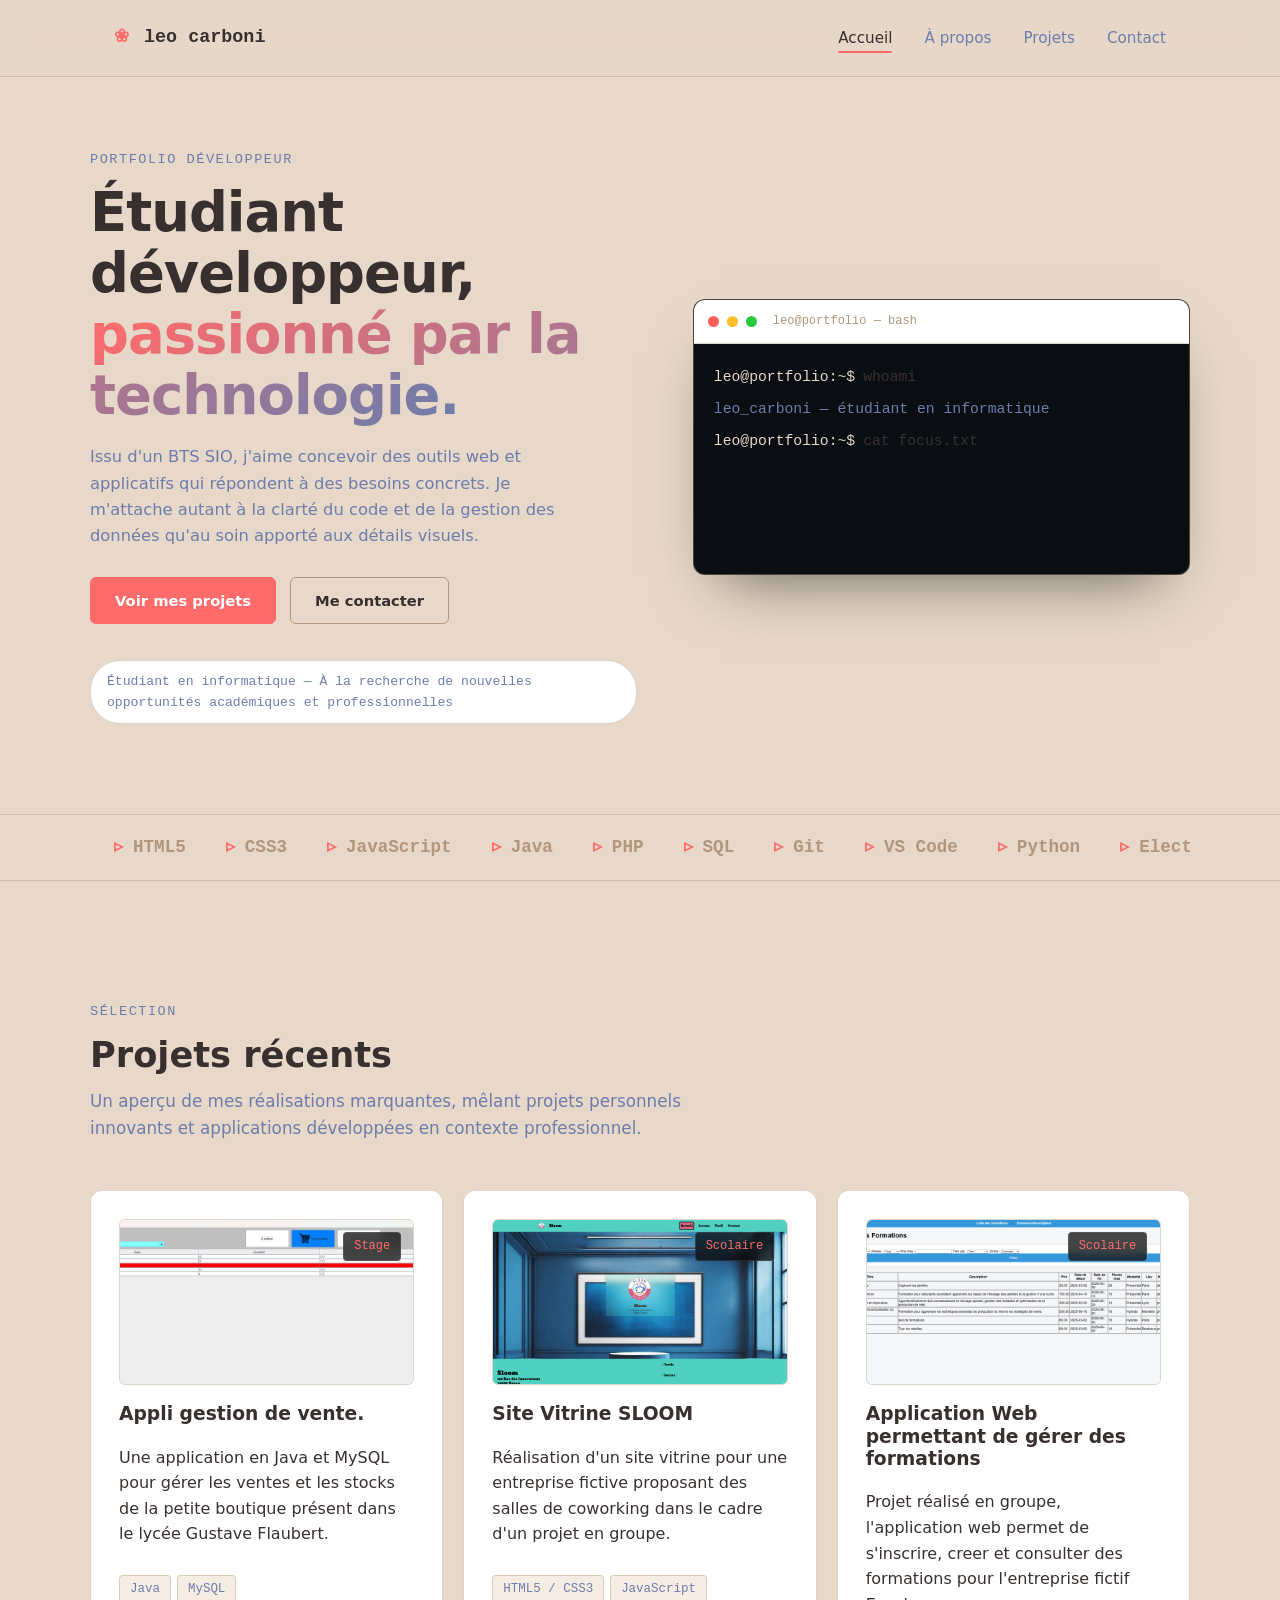
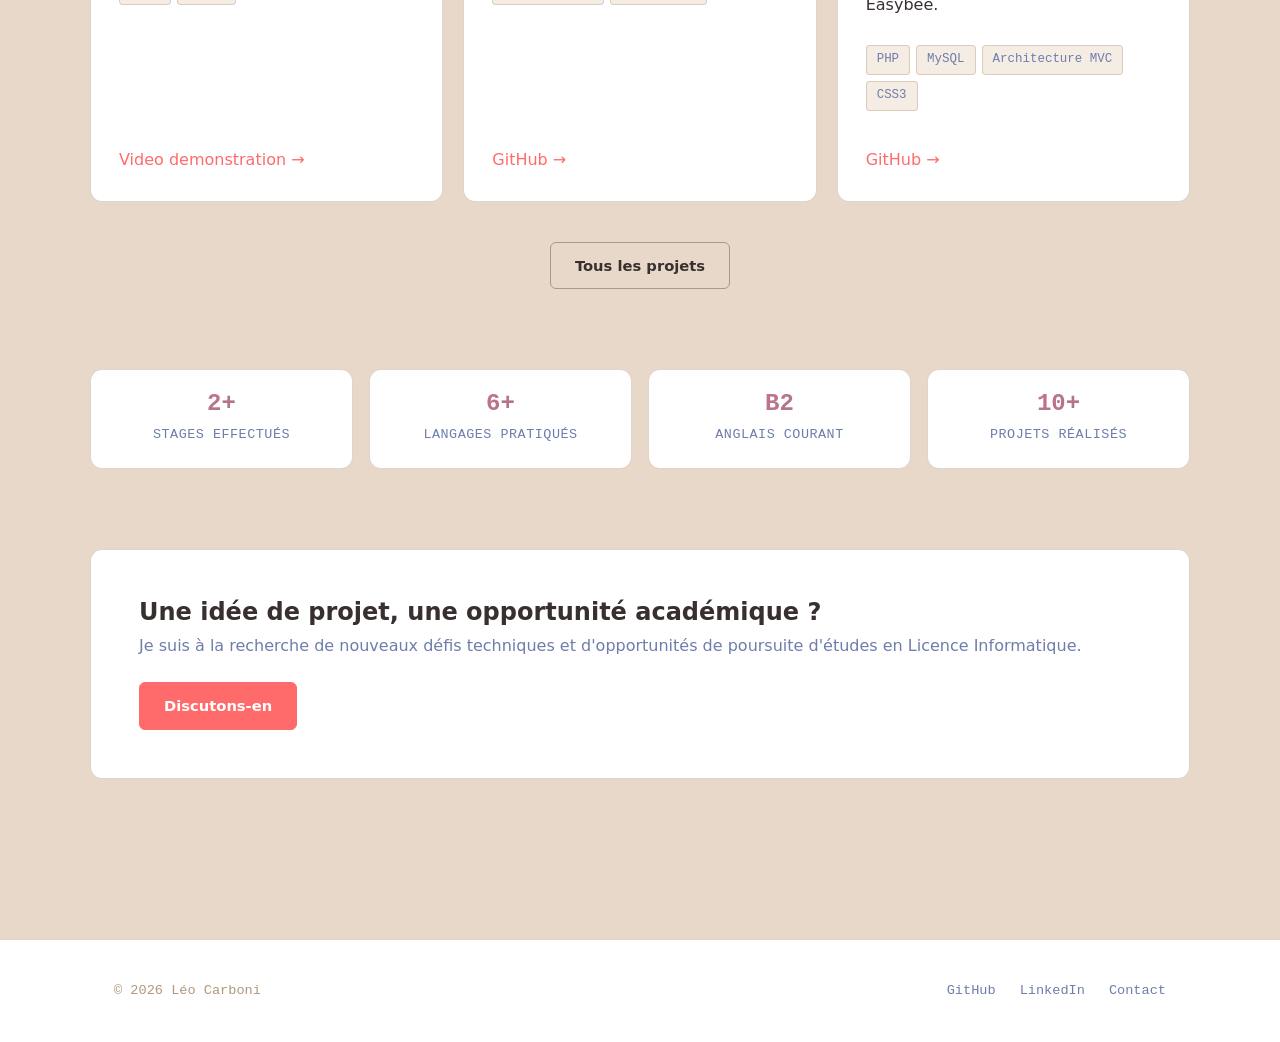
==== index.html @ cc7ac334 "Premier commit portfolio" ====
<!DOCTYPE html>
<html lang="fr">
<head>
<meta charset="UTF-8">
<meta name="viewport" content="width=device-width, initial-scale=1.0">
<title>Léo Carboni — Développeur web</title>
<meta name="description" content="Portfolio de Léo Carboni, développeur web junior : projets, compétences, parcours et contact.">
<link rel="preconnect" href="https://fonts.googleapis.com">
<link rel="stylesheet" href="css/style.css">
<link rel="stylesheet" href="css/home.css">
</head>
<body>

<header>
  <nav class="nav">
    <a href="index.html" class="logo"><span class="dot">❀</span> leo carboni</a>
    <ul class="nav-links">
      <li><a href="index.html" class="active">Accueil</a></li>
      <li><a href="a-propos.html">À propos</a></li>
      <li><a href="projets.html">Projets</a></li>
      <li><a href="contact.html">Contact</a></li>
    </ul>
    <button class="nav-toggle" aria-label="Ouvrir le menu" aria-expanded="false">
      <svg width="18" height="18" viewBox="0 0 24 24" fill="none" stroke="currentColor" stroke-width="2"><line x1="3" y1="6" x2="21" y2="6"/><line x1="3" y1="12" x2="21" y2="12"/><line x1="3" y1="18" x2="21" y2="18"/></svg>
    </button>
  </nav>
</header>

<main>

  <section class="wrap hero">
    <div>
      <p class="eyebrow">Portfolio développeur</p>
      <h1 class="hero-title">Étudiant développeur, <span class="accent">passionné par la technologie.</span></h1>
      <p class="hero-text">Issu d'un BTS SIO, j'aime concevoir des outils web et applicatifs qui répondent à des besoins concrets. Je m'attache autant à la clarté du code et de la gestion des données qu'au soin apporté aux détails visuels.</p>
      <div class="hero-actions">
        <a href="projets.html" class="btn btn-primary">Voir mes projets</a>
        <a href="contact.html" class="btn btn-ghost">Me contacter</a>
      </div>
      <div class="status-line"> 
        Étudiant en informatique — À la recherche de nouvelles opportunités académiques et professionnelles
      </div>
    </div>

    <div class="terminal reveal">
      <div class="terminal-bar">
        <span class="terminal-dot red"></span>
        <span class="terminal-dot yellow"></span>
        <span class="terminal-dot green"></span>
        <span class="terminal-title">leo@portfolio — bash</span>
      </div>
      <div class="terminal-body" id="terminal-lines"></div>
    </div>
  </section>

  <div class="stack-strip">
    <div class="wrap" style="overflow:hidden;">
      <div class="stack-track">
        <span>HTML5</span><span>CSS3</span><span>JavaScript</span><span>Java</span><span>PHP</span><span>SQL</span><span>Git</span><span>VS Code</span><span>Python</span><span>Electron</span>
        <span>HTML5</span><span>CSS3</span><span>JavaScript</span><span>Java</span><span>PHP</span><span>SQL</span><span>Git</span><span>VS Code</span><span>Python</span><span>Electron</span>
      </div>
    </div>
  </div>

  <section class="block wrap">
    <p class="eyebrow">Sélection</p>
    <h2 class="section-title">Projets récents</h2>
    <p class="section-sub">Un aperçu de mes réalisations marquantes, mêlant projets personnels innovants et applications développées en contexte professionnel.</p>

    <div class="projects-grid">

       <div class="card project-card-full reveal" data-tags="web,perso">
        <div class="project-image-container">
          <img src="images/applicaisse.png" alt="Aperçu de l'application TFT Punisher" class="project-image">
          <span class="status">Stage</span>
        </div>
        <h3>Appli gestion de vente.</h3>
        <p> Une application en Java et MySQL pour gérer les ventes et les stocks de la petite boutique présent dans le lycée Gustave Flaubert. </p>
        <div class="project-tags">
          <span class="tag">Java</span><span class="tag">MySQL</span>
        </div>
        <div class="links">
          <a href="https://youtu.be/0XeCaucbLWM" target="_blank">Video demonstration →</a>
        </div>
      </div>

      <div class="card project-card-full reveal" data-tags="scolaire">
        <div class="project-image-container">
          <img src="images/sloom.png" alt="Aperçu du Site Vitrine SLOOM" class="project-image">
          <span class="status">Scolaire</span>
        </div>
        <h3>Site Vitrine SLOOM</h3>
        <p>Réalisation d'un site vitrine pour une entreprise fictive proposant des salles de coworking dans le cadre d'un projet en groupe.</p>
        <div class="project-tags">
          <span class="tag">HTML5 / CSS3</span><span class="tag">JavaScript</span>
        </div>
        <div class="links">
          <a href="https://github.com/Fearoxeuh/SLOOM/blob/main/script.js" target="_blank">GitHub →</a>
        </div>
      </div>

      <div class="card project-card-full reveal" data-tags="web,scolaire">
        <div class="project-image-container">
          <img src="images/easyBeeFormation.png" alt="Aperçu du Portail Intranet de Gestion de Frais" class="project-image">
          <span class="status">Scolaire</span>
        </div>
        <h3>Application Web permettant de gérer des formations</h3>
        <p>Projet réalisé en groupe, l'application web permet de s'inscrire, creer et consulter des formations pour l'entreprise fictif Easybee.</p>
        <div class="project-tags">
          <span class="tag">PHP</span><span class="tag">MySQL</span><span class="tag">Architecture MVC</span><span class="tag">CSS3</span>
        </div>
        <div class="links">
          <a href="https://github.com/LeoC76/Projet3Web" target="_blank">GitHub →</a>
        </div>
      </div>
    </div>

    <div class="section-foot">
      <a href="projets.html" class="btn btn-ghost">Tous les projets</a>
    </div>
  </section>

  <section class="block wrap" style="padding-top:0;">
    <div class="skills-strip">
      <div class="card skill-chip reveal">
        <span class="num">2+</span>
        <span class="label">stages effectués</span>
      </div>
      <div class="card skill-chip reveal">
        <span class="num">6+</span>
        <span class="label">langages pratiqués</span>
      </div>
      <div class="card skill-chip reveal">
        <span class="num">B2</span>
        <span class="label">anglais courant</span>
      </div>
      <div class="card skill-chip reveal">
        <span class="num">10+</span>
        <span class="label">projets réalisés</span>
      </div>
    </div>
  </section>

  <section class="block wrap" style="padding-top:0;">
    <div class="cta-band reveal">
      <div>
        <h2>Une idée de projet, une opportunité académique ?</h2>
        <p>Je suis à la recherche de nouveaux défis techniques et d'opportunités de poursuite d'études en Licence Informatique.</p>
      </div>
      <a href="contact.html" class="btn btn-primary">Discutons-en</a>
    </div>
  </section>

</main>

<footer>
  <div class="wrap footer-inner">
    <span>© <span class="current-year"></span> Léo Carboni</span>
    <div class="footer-links">
      <a href="https://github.com/LeoC76" target="_blank" rel="noopener">GitHub</a>
      <a href="https://www.linkedin.com/in/leo-carboni-a4b513265" target="_blank" rel="noopener">LinkedIn</a>
      <a href="contact.html">Contact</a>
    </div>
  </div>
</footer>

<script src="js/script.js"></script>
<script src="js/terminal.js"></script>
</body>
</html>
---- css/style.css ----
/* ==========================================================================
   1. DESIGN SYSTEM & VARIABLES (Palette : Amande, Mocha, Pamplemousse)
   ========================================================================== */
:root {
  --background: #e7d8c9;       /* Almond Cream : Fond général chaud */
  --surface: #ffffff;          /* Blanc pur : Pour détacher les cartes et blocs */
  --surface-card: #f5ede4;     /* Crème intermédiaire pour les survols (hover) */
  --border: rgba(178, 150, 125, 0.4); /* Camel adouci pour des bordures subtiles */
  --border-hover: #b2967d;     /* Camel complet pour accentuer au survol */
  
  /* Typographie */
  --text: #38302e;             /* Deep Mocha : Texte principal ultra-lisible */
  --text-dim: #6e7dab;         /* Glaucous : Bleu-gris pour textes secondaires */
  --text-faint: #b2967d;       /* Camel : Pour les métadonnées et petits détails */

  /* Accents & Graphismes */
  --accent: #ff6b6b;           /* Grapefruit Pink : Éléments interactifs clés */
  --accent-glow: rgba(255, 107, 107, 0.12);
  --accent-gradient: linear-gradient(135deg, #ff6b6b, #6e7dab);

  /* Polices & Mises en page */
  --font-body: 'Inter', system-ui, -apple-system, BlinkMacSystemFont, "Segoe UI", Roboto, sans-serif;
  --font-mono: 'JetBrains Mono', 'Fira Code', 'Cascadia Code', monospace;
  --radius: 12px;
  --radius-sm: 6px;
  --wrap-width: 1100px;
}

/* ==========================================================================
   2. RESETS & STYLES DE BASE
   ========================================================================== */
*, *::before, *::after {
  box-sizing: border-box;
}

body {
  margin: 0;
  padding: 0;
  background-color: var(--background);
  color: var(--text);
  font-family: var(--font-body);
  line-height: 1.6;
  -webkit-font-smoothing: antialiased;
  overflow-x: hidden;
}

::selection {
  background-color: var(--accent);
  color: #ffffff;
}

h1, h2, h3, h4 {
  color: var(--text);
  font-weight: 700;
  line-height: 1.2;
  margin-top: 0;
}

p {
  margin-top: 0;
  margin-bottom: 1.5rem;
}

a {
  color: var(--accent);
  text-decoration: none;
  transition: color 0.2s ease;
}

/* Structure globale */
.wrap {
  width: 100%;
  max-width: var(--wrap-width);
  margin-left: auto;
  margin-right: auto;
  padding-left: 24px;
  padding-right: 24px;
}

.block {
  padding-top: 80px;
  padding-bottom: 80px;
}

/* Cartes génériques */
.card {
  background: var(--surface);
  border: 1px solid var(--border);
  border-radius: var(--radius);
  padding: 28px;
  transition: transform 0.25s cubic-bezier(0.4, 0, 0.2, 1), 
              border-color 0.25s ease, 
              box-shadow 0.25s ease;
}

.card:hover {
  transform: translateY(-4px);
  border-color: var(--border-hover);
  box-shadow: 0 12px 30px rgba(56, 48, 46, 0.06);
}

/* En-tête de section (Pages internes) */
.page-head {
  padding-top: 60px;
  padding-bottom: 20px;
}

.eyebrow {
  font-family: var(--font-mono);
  font-size: 0.85rem;
  text-transform: uppercase;
  letter-spacing: 1.5px;
  color: var(--text-dim);
  margin-bottom: 12px;
}

.section-title {
  font-size: 2.2rem;
  margin-bottom: 12px;
}

.section-sub {
  font-size: 1.05rem;
  color: var(--text-dim);
  max-width: 600px;
  margin-bottom: 48px;
}

/* ==========================================================================
   3. BARRE DE NAVIGATION (HEADER)
   ========================================================================== */
header {
  position: sticky;
  top: 0;
  z-index: 100;
  background: rgba(231, 216, 201, 0.8); /* Fond Almond Cream transparent */
  backdrop-filter: blur(12px);
  -webkit-backdrop-filter: blur(12px);
  border-bottom: 1px solid var(--border);
}

.nav {
  display: flex;
  justify-content: space-between;
  align-items: center;
  height: 76px;
  max-width: var(--wrap-width);
  margin: 0 auto;
  padding: 0 24px;
}

.logo {
  font-family: var(--font-mono);
  font-weight: 700;
  font-size: 1.15rem;
  color: var(--text);
}

.logo .dot {
  color: var(--accent);
  margin-right: 4px;
}

.nav-links {
  display: flex;
  list-style: none;
  gap: 32px;
  margin: 0;
  padding: 0;
}

.nav-links a {
  color: var(--text-dim);
  font-size: 0.95rem;
  font-weight: 500;
}

.nav-links a:hover,
.nav-links a.active {
  color: var(--text);
}

.nav-links a.active {
  position: relative;
}

.nav-links a.active::after {
  content: '';
  position: absolute;
  bottom: -6px;
  left: 0;
  width: 100%;
  height: 2px;
  background-color: var(--accent);
  border-radius: 2px;
}

.nav-toggle {
  display: none;
  background: transparent;
  border: none;
  color: var(--text);
  cursor: pointer;
  padding: 8px;
}

@media (max-width: 768px) {
  .nav-toggle { display: block; }
  .nav-links {
    position: fixed;
    top: 0;
    right: -100%;
    width: 280px;
    height: 100vh;
    background: var(--surface);
    flex-direction: column;
    padding: 100px 40px;
    gap: 28px;
    transition: right 0.3s ease;
    box-shadow: -10px 0 30px rgba(0, 0, 0, 0.05);
    border-left: 1px solid var(--border);
  }
  .nav-links.open { right: 0; }
}

/* ==========================================================================
   4. BOUTONS & ELEMENTS INTERACTIFS
   ========================================================================== */
.btn {
  display: inline-flex;
  align-items: center;
  justify-content: center;
  padding: 11px 24px;
  font-size: 0.92rem;
  font-weight: 600;
  border-radius: var(--radius-sm);
  cursor: pointer;
  transition: all 0.2s ease;
}

.btn-primary {
  background: var(--accent);
  color: #ffffff;
  border: 1px solid var(--accent);
}

.btn-primary:hover {
  background: transparent;
  color: var(--accent);
  box-shadow: 0 0 20px var(--accent-glow);
}

.btn-ghost {
  background: transparent;
  color: var(--text);
  border: 1px solid var(--border-hover);
}

.btn-ghost:hover {
  background: var(--surface-card);
  border-color: var(--text);
}

.cta-band {
  background: var(--surface);
  border: 1px solid var(--border);
  border-radius: var(--radius);
  padding: 40px;
  display: flex;
  justify-content: space-between;
  align-items: center;
  gap: 32px;
}

.cta-band h2 { margin-bottom: 8px; }
.cta-band p { margin-bottom: 0; color: var(--text-dim); }

@media (max-width: 768px) {
  .cta-band {
    flex-direction: column;
    text-align: center;
    padding: 30px 20px;
  }
}

/* ==========================================================================
   5. STYLES SPECIFIQUES — PAGE D'ACCUEIL (HERO & TERMINAL)
   ========================================================================== */
.hero {
  display: grid;
  grid-template-columns: 1.2fr 1fr;
  gap: 48px;
  align-items: center;
  padding-top: 60px;
  padding-bottom: 60px;
}

@media (max-width: 968px) {
  .hero {
    grid-template-columns: 1fr;
    padding-top: 30px;
    gap: 40px;
  }
}

.hero-title {
  font-size: 3rem;
  letter-spacing: -1px;
  color: var(--text);
  margin-bottom: 20px;
}

.hero-title .accent {
  background: var(--accent-gradient);
  -webkit-background-clip: text;
  -webkit-text-fill-color: transparent;
}

@media (max-width: 640px) { .hero-title { font-size: 2.2rem; } }

.hero-text {
  font-size: 1.1rem;
  color: var(--text-dim);
  margin-bottom: 32px;
  max-width: 540px;
}

.hero-actions { display: flex; gap: 16px; margin-bottom: 40px; }
@media (max-width: 480px) { .hero-actions { flex-direction: column; } }

/* Badge Statut */
.status-line {
  display: inline-flex;
  align-items: center;
  gap: 12px;
  padding: 10px 16px;
  background: var(--surface);
  border: 1px solid var(--border);
  border-radius: 30px;
  font-size: 0.88rem;
  color: var(--text);
  font-weight: 500;
}

.status-dot {
  width: 8px;
  height: 8px;
  background-color: #10b981;
  border-radius: 50%;
  position: relative;
}

.status-dot::after {
  content: ''; position: absolute; top: 0; left: 0; width: 100%; height: 100%;
  background-color: #10b981; border-radius: 50%; animation: pulse 2s infinite;
}

@keyframes pulse {
  0% { transform: scale(1); opacity: 0.7; }
  100% { transform: scale(2.5); opacity: 0; }
}

/* Terminal Dev Sombre */
.terminal {
  background: #231c1b;
  border: 1px solid #38302e;
  border-radius: var(--radius);
  overflow: hidden;
  box-shadow: 0 20px 40px rgba(56, 48, 46, 0.15);
}

.terminal-bar {
  background: #1c1615;
  padding: 12px 16px;
  display: flex;
  align-items: center;
  gap: 8px;
  border-bottom: 1px solid #38302e;
}

.terminal-dot { width: 10px; height: 10px; border-radius: 50%; }
.terminal-dot.red { background: #ff5f56; }
.terminal-dot.yellow { background: #ffbd2e; }
.terminal-dot.green { background: #27c93f; }
.terminal-title { font-family: var(--font-mono); font-size: 0.75rem; color: #b2967d; margin-left: 8px; }

.terminal-body {
  padding: 20px;
  font-family: var(--font-mono);
  font-size: 0.9rem;
  line-height: 1.5;
  color: #e7d8c9;
  min-height: 260px;
}

/* Défilé infini des Technos */
.stack-strip {
  background: var(--surface);
  border-top: 1px solid var(--border);
  border-bottom: 1px solid var(--border);
  padding: 20px 0;
  margin-bottom: 40px;
}

.stack-track {
  display: flex; gap: 48px; width: max-content; animation: marquee 25s linear infinite;
}

.stack-track span {
  font-family: var(--font-mono); font-size: 1.1rem; font-weight: 700; color: var(--text-faint);
}

@keyframes marquee {
  0% { transform: translateX(0); }
  100% { transform: translateX(-50%); }
}

/* Grille de projets & Éléments */
.projects-grid {
  display: grid;
  grid-template-columns: repeat(auto-fit, minmax(320px, 1fr));
  gap: 24px;
  margin-bottom: 40px;
}

.project-card { display: flex; flex-direction: column; height: 100%; }
.project-top { margin-bottom: 20px; }

.project-icon {
  display: inline-flex; align-items: center; justify-content: center;
  width: 44px; height: 44px; background: var(--surface-card);
  border: 1px solid var(--border); border-radius: var(--radius-sm);
  font-family: var(--font-mono); font-weight: 700; color: var(--accent);
}

.project-card h3 { font-size: 1.3rem; margin-bottom: 10px; }
.project-card p { font-size: 0.95rem; color: var(--text-dim); flex-grow: 1; margin-bottom: 24px; }
.project-tags { display: flex; flex-wrap: wrap; gap: 8px; margin-bottom: 20px; }

.tag {
  font-family: var(--font-mono); font-size: 0.78rem; padding: 4px 10px;
  background: var(--surface-card); border: 1px solid var(--border); border-radius: 4px; color: var(--text-dim);
}

.project-link { display: inline-flex; align-items: center; gap: 6px; font-size: 0.92rem; font-weight: 600; color: var(--accent); }
.project-link svg { width: 14px; height: 14px; transition: transform 0.2s ease; }
.project-card:hover .project-link svg { transform: translate(2px, -2px); }
.section-foot { text-align: center; margin-top: 16px; }

/* Stats Strip */
.skills-strip { display: grid; grid-template-columns: repeat(auto-fit, minmax(200px, 1fr)); gap: 24px; }
.skill-chip { text-align: center; padding: 24px 16px; }
.skill-chip .num {
  display: block; font-size: 2.5rem; font-weight: 800;
  background: var(--accent-gradient); -webkit-background-clip: text; -webkit-text-fill-color: transparent;
  line-height: 1; margin-bottom: 8px;
}
.skill-chip .label { font-family: var(--font-mono); font-size: 0.85rem; color: var(--text-dim); text-transform: uppercase; letter-spacing: 0.5px; }

/* ==========================================================================
   6. STYLES SPECIFIQUES — PAGE CONTACT
   ========================================================================== */
.contact-grid {
  display: grid;
  grid-template-columns: 1fr 1.2fr;
  gap: 48px;
  margin-top: 20px;
}

@media (max-width: 768px) {
  .contact-grid { grid-template-columns: 1fr; gap: 40px; }
}

.contact-info h2 { font-size: 1.6rem; margin-bottom: 16px; }
.contact-info p { color: var(--text-dim); }

.contact-channel {
  display: flex;
  gap: 16px;
  margin-top: 24px;
  align-items: center;
}

.channel-icon {
  width: 44px;
  height: 44px;
  background: var(--surface);
  border: 1px solid var(--border);
  border-radius: var(--radius-sm);
  display: inline-flex;
  align-items: center;
  justify-content: center;
  font-size: 1.2rem;
  color: var(--accent);
}

.channel-text .label {
  font-family: var(--font-mono);
  font-size: 0.78rem;
  color: var(--text-faint);
  text-transform: uppercase;
}

.channel-text .value {
  font-size: 1rem;
  font-weight: 600;
  color: var(--text);
}

/* Formulaire */
.contact-form-wrapper form {
  display: flex;
  flex-direction: column;
  gap: 20px;
}

.form-group {
  display: flex;
  flex-direction: column;
  gap: 8px;
}

.form-group label {
  font-family: var(--font-mono);
  font-size: 0.85rem;
  color: var(--text);
  font-weight: 600;
}

.form-group input,
.form-group textarea {
  padding: 12px 16px;
  background: var(--surface);
  border: 1px solid var(--border);
  border-radius: var(--radius-sm);
  color: var(--text);
  font-family: var(--font-body);
  font-size: 0.95rem;
  transition: border-color 0.2s ease, box-shadow 0.2s ease;
}

.form-group input:focus,
.form-group textarea:focus {
  outline: none;
  border-color: var(--accent);
  box-shadow: 0 0 0 3px var(--accent-glow);
}

.form-group textarea {
  min-height: 140px;
  resize: vertical;
}

.form-note {
  font-family: var(--font-mono);
  font-size: 0.75rem;
  color: var(--text-faint);
  text-align: center;
}

/* Boîte de succès */
.form-success {
  display: none;
  background: #fdf5f5; /* Adapté à la palette chaude */
  border: 1px solid var(--accent);
  color: var(--text);
  padding: 16px;
  border-radius: var(--radius-sm);
  margin-bottom: 24px;
  font-weight: 500;
  font-size: 0.95rem;
}

.form-success span {
  color: var(--accent);
  font-weight: 700;
  margin-right: 6px;
}

/* ==========================================================================
   7. ANIMATIONS (SCROLL REVEAL) & FOOTER
   ========================================================================== */
.reveal {
  opacity: 0;
  transform: translateY(20px);
  transition: opacity 0.6s cubic-bezier(0.16, 1, 0.3, 1), 
              transform 0.6s cubic-bezier(0.16, 1, 0.3, 1);
}

.reveal.in {
  opacity: 1;
  transform: translateY(0);
}

footer {
  border-top: 1px solid var(--border);
  background: var(--surface);
  padding: 40px 0;
  margin-top: 80px;
}

.footer-inner {
  display: flex;
  justify-content: space-between;
  align-items: center;
  font-family: var(--font-mono);
  font-size: 0.85rem;
  color: var(--text-faint);
}

@media (max-width: 600px) {
  .footer-inner { flex-direction: column; gap: 16px; text-align: center; }
}

.footer-links { display: flex; gap: 24px; }
.footer-links a { color: var(--text-dim); }
.footer-links a:hover, .footer-links a.active { color: var(--accent); }

/* ==========================================================================
   8. STYLES SPECIFIQUES — PAGE PROJETS (Filtres & Grille)
   ========================================================================== */
.filters {
  display: flex;
  gap: 12px;
  flex-wrap: wrap;
  margin-bottom: 40px;
}

.filter-btn {
  font-family: var(--font-mono);
  font-size: 0.85rem;
  padding: 8px 20px;
  border-radius: 30px;
  border: 1px solid var(--border);
  background: var(--surface);
  color: var(--text-dim);
  cursor: pointer;
  transition: all 0.2s ease;
}

.filter-btn:hover {
  border-color: var(--border-hover);
  color: var(--text);
}

.filter-btn.active {
  background: var(--accent);
  color: #ffffff;
  border-color: var(--accent);
}

.projects-grid-full {
  display: grid;
  grid-template-columns: repeat(auto-fit, minmax(340px, 1fr));
  gap: 24px;
  padding-bottom: 40px;
}

.project-card-full {
  display: flex;
  flex-direction: column;
  height: 100%;
}

.project-card-full .status {
  font-family: var(--font-mono);
  font-size: 0.72rem;
  padding: 4px 12px;
  border-radius: 20px;
  white-space: nowrap;
  background: var(--surface-card);
  color: var(--text-dim);
  border: 1px solid var(--border);
}

.project-card-full .links {
  display: flex;
  gap: 16px;
  margin-top: auto;
  padding-top: 16px;
}

/* --- LA CLASSE MAGIQUE POUR LE FILTRAGE JS --- */
.hidden-card {
  display: none !important;
}

/* =========================================================
   STYLE DES IMAGES DE PROJETS (CARDS)
   ========================================================= */

.project-image-container {
  position: relative;
  width: 100%;
  aspect-ratio: 16 / 9; /* Format moderne et unifié */
  border-radius: var(--radius-sm, 6px);
  overflow: hidden;
  margin-bottom: 18px;
  background-color: var(--surface, #1e1e1e);
  border: 1px solid var(--border, rgba(255, 255, 255, 0.08));
}

.project-image {
  width: 100%;
  height: 100%;
  object-fit: cover; /* L'image s'adapte sans se déformer */
  transition: transform 0.4s cubic-bezier(0.16, 1, 0.3, 1);
}

/* Effet au survol de la carte */
.card:hover .project-image {
  transform: scale(1.04);
}

/* Gestion du badge de statut par-dessus l'image */
.project-image-container .status {
  position: absolute;
  top: 12px;
  right: 12px;
  background: rgba(10, 10, 10, 0.75);
  backdrop-filter: blur(6px);
  -webkit-backdrop-filter: blur(6px);
  padding: 4px 10px;
  border-radius: 4px;
  font-family: var(--font-mono, monospace);
  font-size: 0.75rem;
  font-weight: 500;
  color: var(--accent, #fff);
  border: 1px solid rgba(255, 255, 255, 0.1);
  z-index: 2;
}
---- css/home.css ----
/* =========================================================
   HOME — hero terminal + sections
   ========================================================= */

.hero{
  padding:72px 0 90px;
  display:grid;
  grid-template-columns:1.1fr 1fr;
  gap:56px;
  align-items:center;
}
@media (max-width: 880px){
  .hero{ grid-template-columns:1fr; padding:48px 0 60px; gap:40px; }
}

.hero-title{
  font-size:clamp(2.1rem, 4.6vw, 3.4rem);
  line-height:1.12;
  margin-bottom:18px;
}
.hero-title .accent{ color:var(--accent); }

.hero-text{
  color:var(--text-dim);
  max-width:480px;
  margin-bottom:28px;
  font-size:1.02rem;
}

.hero-actions{
  display:flex;
  gap:14px;
  flex-wrap:wrap;
  margin-bottom:36px;
}

.status-line{
  display:flex;
  align-items:center;
  gap:10px;
  font-family:var(--font-mono);
  font-size:0.82rem;
  color:var(--text-dim);
}
.status-dot{
  width:8px; height:8px;
  border-radius:50%;
  background:var(--success);
  box-shadow:0 0 0 0 rgba(63,185,80,0.6);
  animation:pulse 2.2s infinite;
}
@keyframes pulse{
  0%{ box-shadow:0 0 0 0 rgba(63,185,80,0.5); }
  70%{ box-shadow:0 0 0 6px rgba(63,185,80,0); }
  100%{ box-shadow:0 0 0 0 rgba(63,185,80,0); }
}

/* ----- Terminal ----- */
.terminal{
  background:#0A0E13;
  border:1px solid var(--border);
  border-radius:var(--radius);
  overflow:hidden;
  box-shadow:0 30px 60px -30px rgba(0,0,0,0.6);
}
.terminal-bar{
  display:flex;
  align-items:center;
  gap:8px;
  padding:12px 14px;
  background:var(--surface);
  border-bottom:1px solid var(--border);
}
.terminal-dot{ width:11px; height:11px; border-radius:50%; }
.terminal-dot.red{ background:#FF5F56; }
.terminal-dot.yellow{ background:#FFBD2E; }
.terminal-dot.green{ background:#27C93F; }
.terminal-title{
  margin-left:8px;
  font-family:var(--font-mono);
  font-size:0.75rem;
  color:var(--text-faint);
}
.terminal-body{
  padding:22px 20px 28px;
  font-family:var(--font-mono);
  font-size:0.92rem;
  min-height:230px;
}
.terminal-line{ display:flex; gap:8px; margin-bottom:10px; flex-wrap:wrap; }
.terminal-prompt{ color:var(--success); white-space:nowrap; }
.terminal-cmd{ color:var(--text); }
.terminal-out{ color:var(--text-dim); }
.terminal-out .accent{ color:var(--accent); }
.cursor{
  display:inline-block;
  width:7px; height:1.1em;
  background:var(--accent);
  vertical-align:text-bottom;
  animation:blink 1s steps(1) infinite;
}
@keyframes blink{ 50%{ opacity:0; } }

/* ----- Marquee stack ----- */
.stack-strip{
  border-top:1px solid var(--border);
  border-bottom:1px solid var(--border);
  background:var(--bg-soft);
  padding:18px 0;
  overflow:hidden;
}
.stack-track{
  display:flex;
  gap:40px;
  width:max-content;
  animation:scroll-left 28s linear infinite;
  font-family:var(--font-mono);
  font-size:0.85rem;
  color:var(--text-dim);
}
@keyframes scroll-left{
  from{ transform:translateX(0); }
  to{ transform:translateX(-50%); }
}
.stack-track span{ display:flex; align-items:center; gap:10px; white-space:nowrap; }
.stack-track span::before{ content:"▹"; color:var(--accent); }

/* ----- Sections ----- */
section.block{ padding:80px 0; }

/* Projects grid (home preview) */
.projects-grid{
  display:grid;
  grid-template-columns:repeat(3, 1fr);
  gap:20px;
}
@media (max-width: 880px){ .projects-grid{ grid-template-columns:repeat(2,1fr); } }
@media (max-width: 600px){ .projects-grid{ grid-template-columns:1fr; } }

.project-card{
  display:flex;
  flex-direction:column;
  gap:14px;
}
.project-top{
  display:flex;
  justify-content:space-between;
  align-items:flex-start;
}
.project-icon{
  width:38px; height:38px;
  border-radius:8px;
  background:var(--surface-2);
  border:1px solid var(--border);
  display:flex;
  align-items:center;
  justify-content:center;
  color:var(--accent);
  font-family:var(--font-mono);
  font-size:1rem;
}
.project-card h3{
  font-size:1.08rem;
  margin-bottom:4px;
}
.project-card p{
  color:var(--text-dim);
  font-size:0.92rem;
  flex-grow:1;
}
.project-tags{
  display:flex;
  flex-wrap:wrap;
  gap:6px;
  margin-top:4px;
}
.project-link{
  font-family:var(--font-mono);
  font-size:0.82rem;
  color:var(--accent);
  display:inline-flex;
  align-items:center;
  gap:6px;
  margin-top:6px;
}
.project-link svg{ width:13px; height:13px; transition:transform .15s ease; }
.project-card:hover .project-link svg{ transform:translate(2px,-2px); }

.section-foot{
  margin-top:40px;
  display:flex;
  justify-content:center;
}

/* ----- Skills preview (home) ----- */
.skills-strip{
  display:grid;
  grid-template-columns:repeat(4,1fr);
  gap:16px;
}
@media (max-width: 760px){ .skills-strip{ grid-template-columns:repeat(2,1fr); } }
.skill-chip{
  text-align:center;
  padding:22px 12px;
  background:var(--surface);
  border:1px solid var(--border);
  border-radius:var(--radius);
}
.skill-chip .num{
  font-family:var(--font-mono);
  color:var(--accent);
  font-size:1.5rem;
  display:block;
  margin-bottom:4px;
}
.skill-chip .label{
  font-size:0.84rem;
  color:var(--text-dim);
}

/* ----- CTA band ----- */
.cta-band{
  background:var(--surface);
  border:1px solid var(--border);
  border-radius:var(--radius);
  padding:48px;
  display:flex;
  justify-content:space-between;
  align-items:center;
  gap:24px;
  flex-wrap:wrap;
}
.cta-band h2{ font-size:1.5rem; margin-bottom:6px; }
.cta-band p{ color:var(--text-dim); }
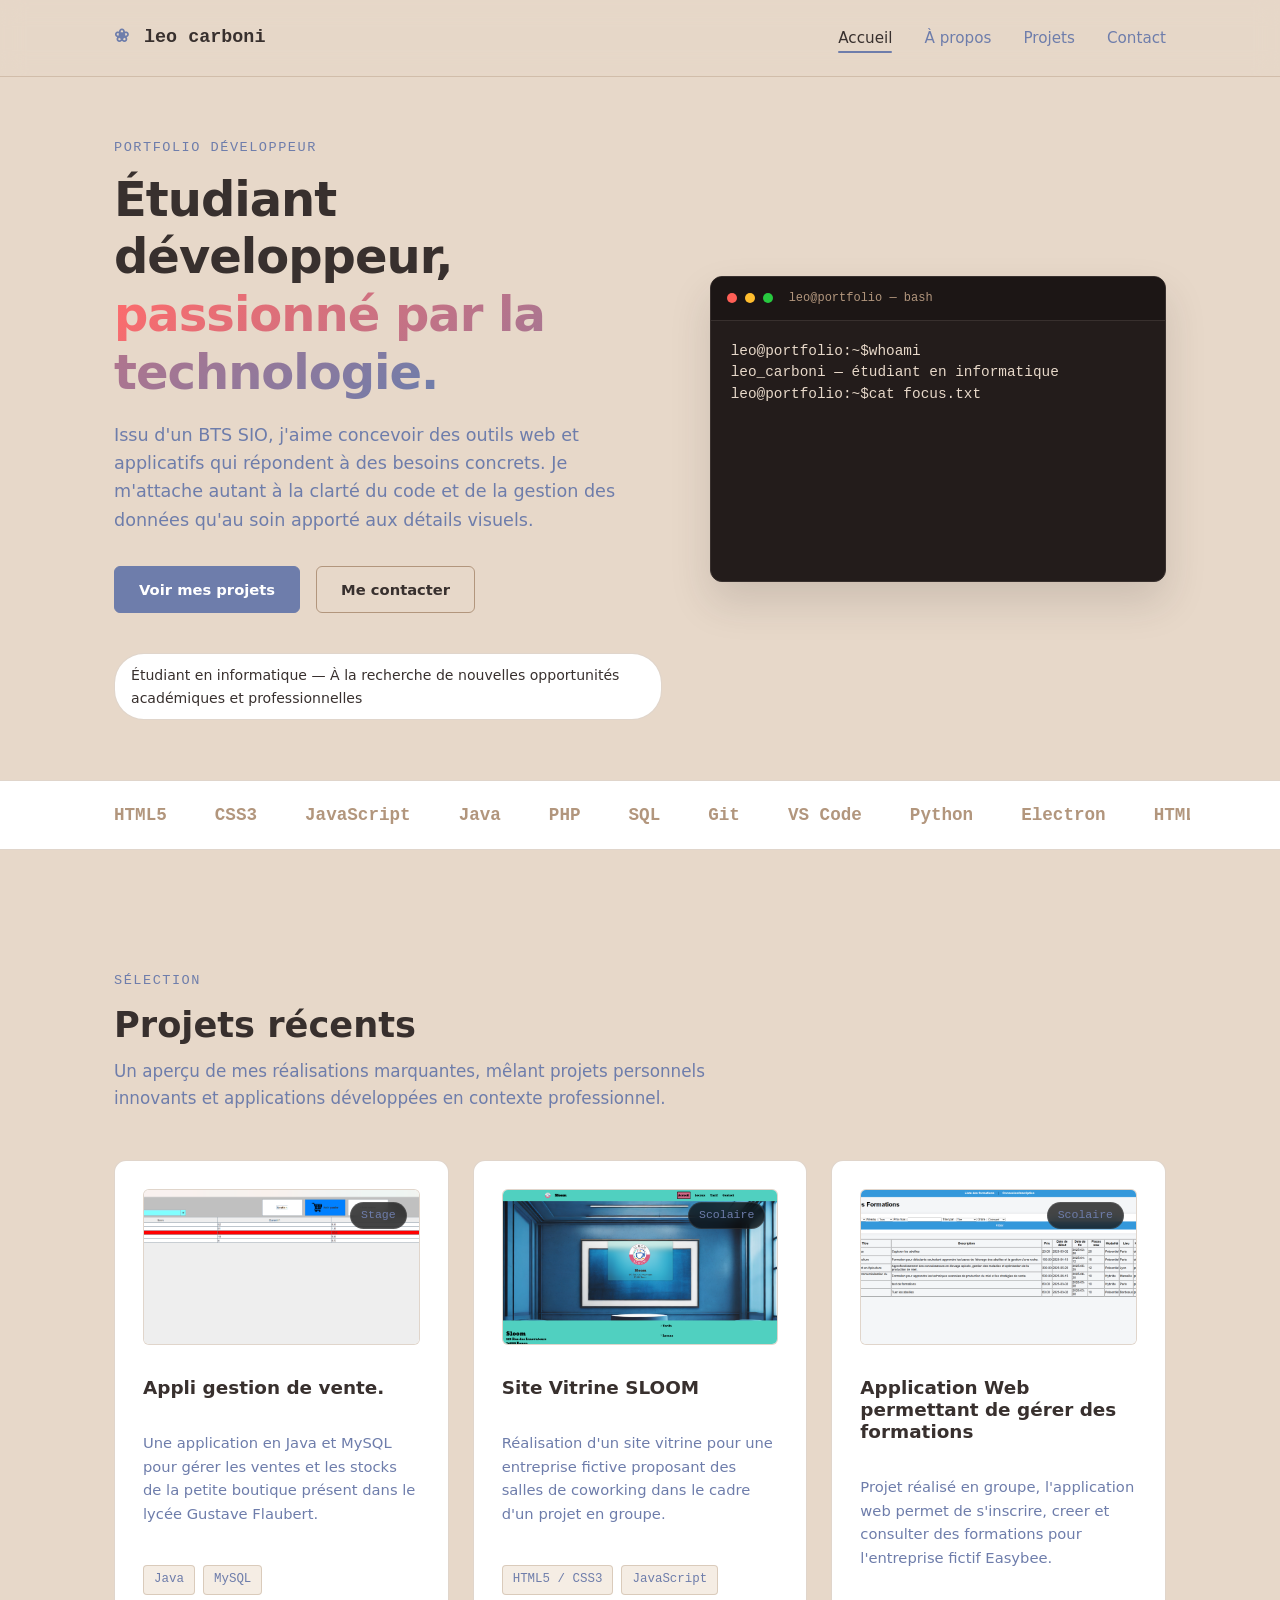
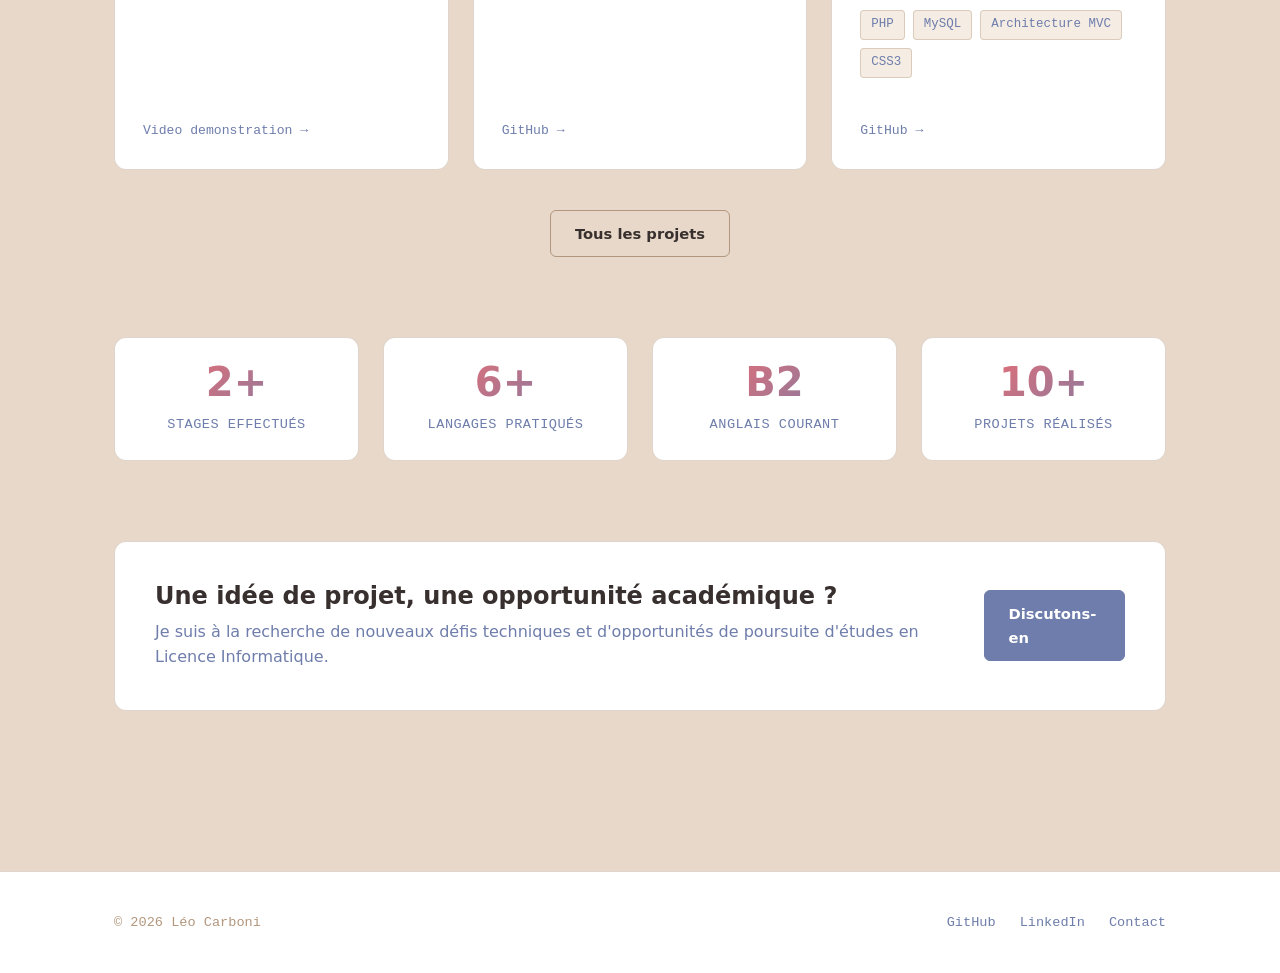
==== commit 756fc0f4: "ajout de projets.json pour alleger le code projets ensuite tri des photos et page dans sous dossiers" ====
--- a/index.html
+++ b/index.html
@@ -16,9 +16,9 @@
     <a href="index.html" class="logo"><span class="dot">❀</span> leo carboni</a>
     <ul class="nav-links">
       <li><a href="index.html" class="active">Accueil</a></li>
-      <li><a href="a-propos.html">À propos</a></li>
-      <li><a href="projets.html">Projets</a></li>
-      <li><a href="contact.html">Contact</a></li>
+      <li><a href="/page/a-propos.html">À propos</a></li>
+      <li><a href="/page/projets.html">Projets</a></li>
+      <li><a href="/page/contact.html">Contact</a></li>
     </ul>
     <button class="nav-toggle" aria-label="Ouvrir le menu" aria-expanded="false">
       <svg width="18" height="18" viewBox="0 0 24 24" fill="none" stroke="currentColor" stroke-width="2"><line x1="3" y1="6" x2="21" y2="6"/><line x1="3" y1="12" x2="21" y2="12"/><line x1="3" y1="18" x2="21" y2="18"/></svg>
--- a/css/style.css
+++ b/css/style.css
@@ -14,7 +14,7 @@
   --text-faint: #b2967d;       /* Camel : Pour les métadonnées et petits détails */
 
   /* Accents & Graphismes */
-  --accent: #ff6b6b;           /* Grapefruit Pink : Éléments interactifs clés */
+  --accent: #6e7dab;           /* Grapefruit Pink : Éléments interactifs clés */
   --accent-glow: rgba(255, 107, 107, 0.12);
   --accent-gradient: linear-gradient(135deg, #ff6b6b, #6e7dab);
 
@@ -728,4 +728,183 @@
   color: var(--accent, #fff);
   border: 1px solid rgba(255, 255, 255, 0.1);
   z-index: 2;
-}+}
+/* ----- À propos ----- */
+.about-grid{
+  display:grid;
+  grid-template-columns:280px 1fr;
+  gap:56px;
+  padding:60px 0 90px;
+}
+@media (max-width: 800px){
+  .about-grid{ grid-template-columns:1fr; gap:40px; }
+}
+
+.about-portrait{
+  position:sticky;
+  top:100px;
+  align-self:start;
+}
+.portrait-frame{
+  border: 3px solid #6e7dab; /* Petit contour bleu (couleur Glaucous de ton thème) */
+  border-radius: 50%; /* Rend le cadre parfaitement rond */
+  overflow: hidden;
+  background: var(--surface);
+  aspect-ratio: 1/1; /* Ratio carré indispensable pour un cercle parfait */
+  max-width: 240px; /* On limite un peu la taille pour le rendu circulaire */
+  margin: 0 auto; /* Centre le portrait dans la colonne */
+  display: flex;
+  align-items:center;
+  justify-content:center;
+}
+.portrait-frame img{ width:100%; height:100%; object-fit:cover; }
+.portrait-meta{
+  margin-top:16px;
+  font-family:var(--font-mono);
+  font-size:0.82rem;
+  color:var(--text-dim);
+  display:flex;
+  text-align: center; /* Aligne le texte au centre pour accompagner le portrait rond */
+  flex-direction:column;
+  gap:6px;
+}
+.portrait-meta span.k{ color:var(--text-faint); }
+
+.about-body h2{
+  font-size:1.3rem;
+  margin:36px 0 14px;
+}
+.about-body h2:first-child{ margin-top:0; }
+.about-body p{
+  color:var(--text-dim);
+  margin-bottom:14px;
+  max-width:620px;
+}
+.about-body p strong{ color:var(--text); font-weight:600; }
+
+.timeline{
+  margin-top:18px;
+  border-left:1px solid var(--border);
+  padding-left:24px;
+  display:flex;
+  flex-direction:column;
+  gap:28px;
+}
+.timeline-item{ position:relative; }
+.timeline-item::before{
+  content:"";
+  position:absolute;
+  left:-29px;
+  top:4px;
+  width:9px; height:9px;
+  border-radius:50%;
+  background:var(--bg);
+  border:2px solid var(--accent);
+}
+.timeline-date{
+  font-family:var(--font-mono);
+  font-size:0.78rem;
+  color:var(--accent);
+  margin-bottom:4px;
+}
+.timeline-item h3{ font-size:1rem; margin-bottom:6px; }
+.timeline-item p{ color:var(--text-dim); font-size:0.92rem; max-width:560px; }
+
+.skills-detail{
+  display:grid;
+  grid-template-columns:repeat(2,1fr);
+  gap:24px;
+  margin-top:18px;
+}
+@media (max-width:600px){ .skills-detail{ grid-template-columns:1fr; } }
+.skill-group h4{
+  font-family:var(--font-mono);
+  font-size:0.82rem;
+  color:var(--text-dim);
+  margin-bottom:12px;
+  text-transform:uppercase;
+  letter-spacing:0.04em;
+}
+.skill-bars{ display:flex; flex-direction:column; gap:12px; }
+.skill-bar-row{ display:flex; align-items:center; gap:12px; }
+.skill-bar-row .name{ font-size:0.88rem; width:120px; flex-shrink:0; }
+.skill-bar-track{
+  flex-grow:1;
+  height:6px;
+  background:var(--surface-2);
+  border-radius:4px;
+  overflow:hidden;
+}
+.skill-bar-fill{
+  height:100%;
+  background:linear-gradient(90deg, var(--accent-dim), var(--accent));
+  border-radius:4px;
+  width:0%;
+  transition:width 1s cubic-bezier(.2,.8,.2,1);
+}
+
+.lang-row{ display:flex; gap:28px; margin-top:18px; flex-wrap:wrap; }
+.lang-item .name{ font-size:0.92rem; margin-bottom:4px; }
+.lang-item .level{ font-family:var(--font-mono); font-size:0.78rem; color:var(--accent); }
+
+/* ----- Projets (page complète) ----- */
+.filters{
+  display:flex;
+  gap:10px;
+  flex-wrap:wrap;
+  margin-bottom:36px;
+}
+.filter-btn{
+  font-family:var(--font-mono);
+  font-size:0.82rem;
+  padding:8px 16px;
+  border-radius:20px;
+  border:1px solid var(--border);
+  background:var(--surface);
+  color:var(--text-dim);
+  transition:all .15s ease;
+}
+.filter-btn:hover{ border-color:var(--accent-dim); color:var(--text); }
+.filter-btn.active{
+  background:var(--accent);
+  color:#04101D;
+  border-color:var(--accent);
+}
+
+.projects-grid-full{
+  display:grid;
+  grid-template-columns:repeat(2,1fr);
+  gap:22px;
+  padding-bottom:80px;
+}
+@media (max-width:760px){ .projects-grid-full{ grid-template-columns:1fr; } }
+
+.project-card-full{
+  display:flex;
+  flex-direction:column;
+  gap:14px;
+}
+.project-card-full .status{
+  font-family:var(--font-mono);
+  font-size:0.72rem;
+  padding:3px 10px;
+  border-radius:20px;
+  white-space:nowrap;
+}
+.status.placeholder{ background:rgba(210,153,34,0.12); color:var(--warn); border:1px solid rgba(210,153,34,0.3); }
+.status.live{ background:rgba(63,185,80,0.12); color:var(--success); border:1px solid rgba(63,185,80,0.3); }
+
+.project-card-full h3{ font-size:1.15rem; }
+.project-card-full p{ color:var(--text-dim); font-size:0.92rem; }
+.project-card-full .project-tags{ margin-top:2px; }
+.project-card-full .links{ display:flex; gap:16px; margin-top:auto; padding-top:8px; }
+.project-card-full .links a{
+  font-family:var(--font-mono);
+  font-size:0.82rem;
+  color:var(--accent);
+  display:inline-flex;
+  align-items:center;
+  gap:6px;
+}
+
+.hidden-card{ display:none !important; }
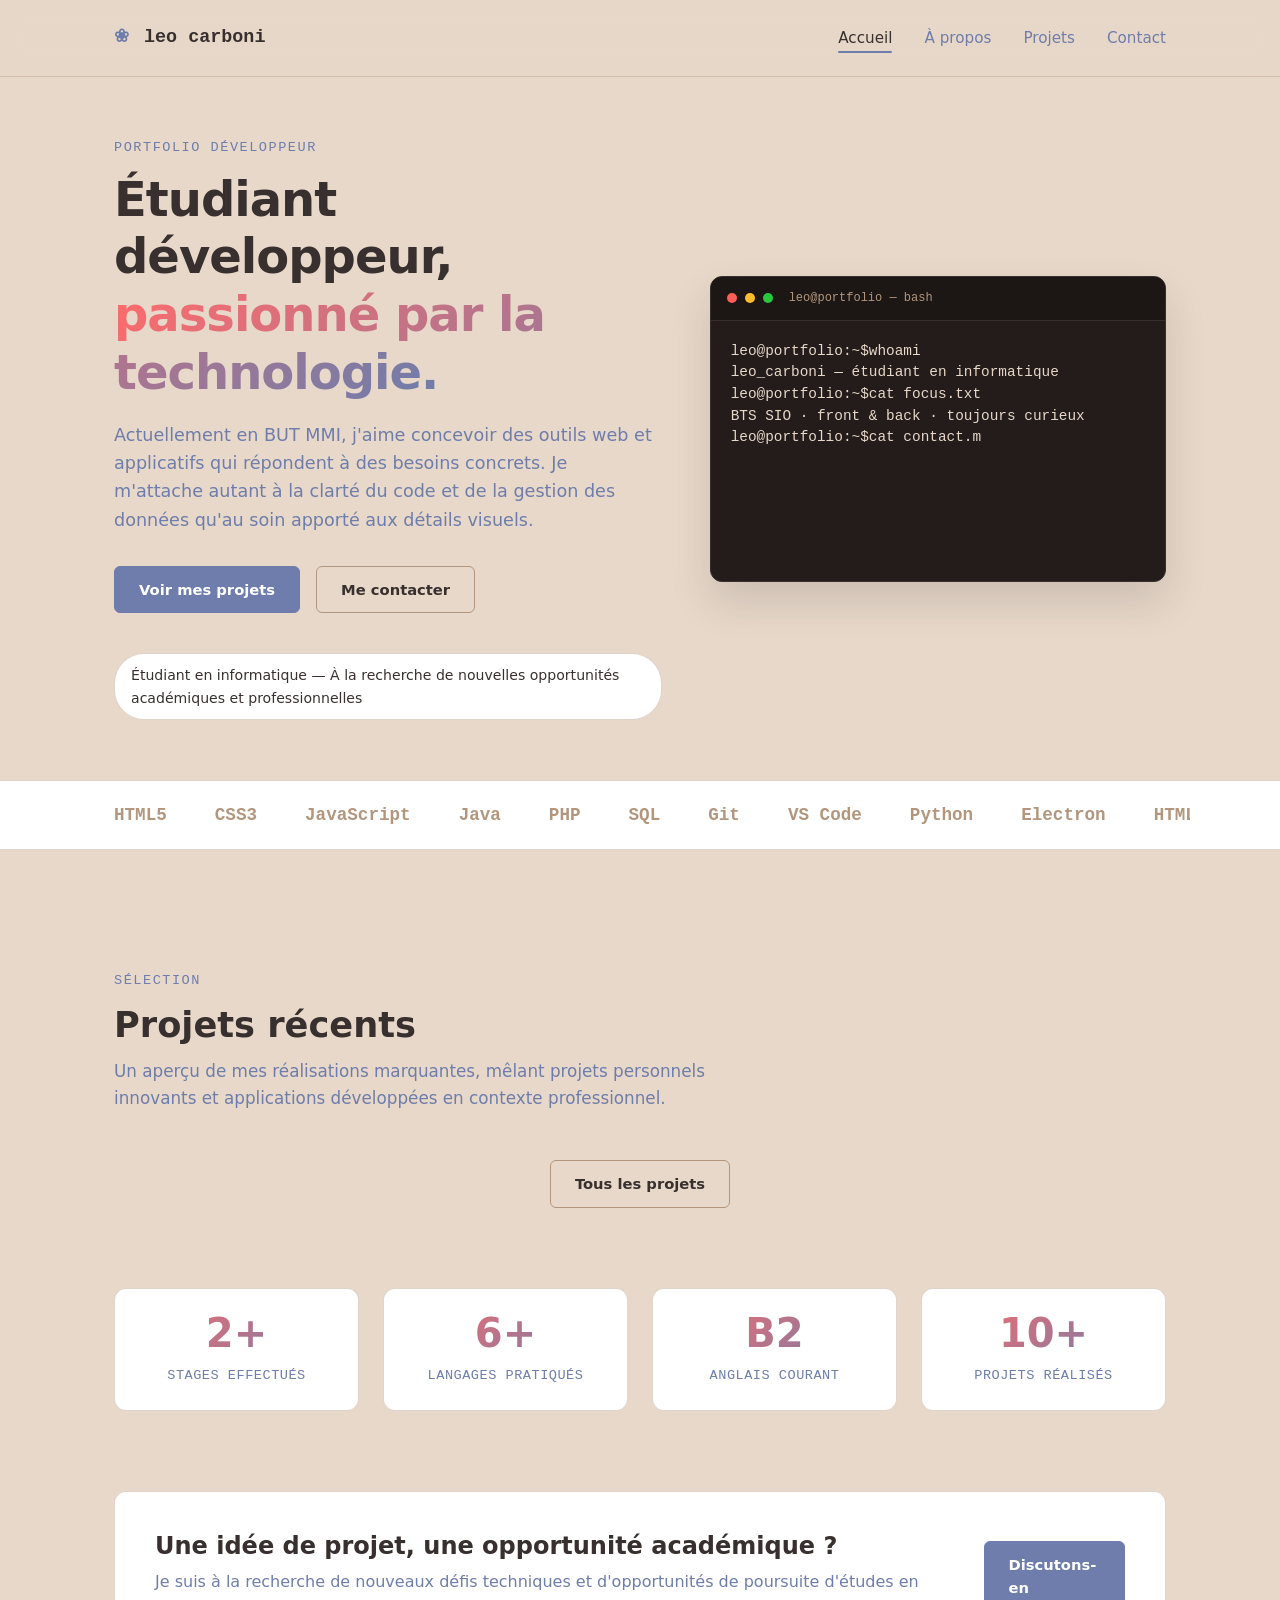
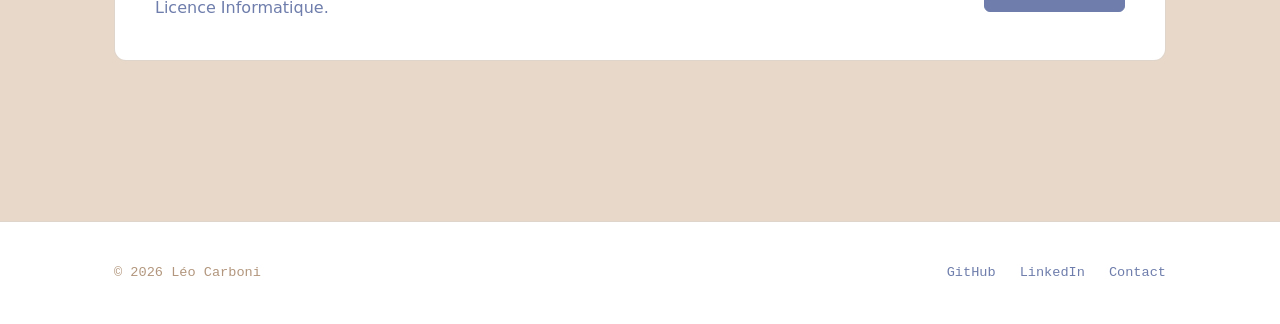
==== commit 68c765d7: "reglagle page a propos defer apres le script, suppression projets acceuil, reparation page projets a" ====
--- a/index.html
+++ b/index.html
@@ -32,10 +32,10 @@
     <div>
       <p class="eyebrow">Portfolio développeur</p>
       <h1 class="hero-title">Étudiant développeur, <span class="accent">passionné par la technologie.</span></h1>
-      <p class="hero-text">Issu d'un BTS SIO, j'aime concevoir des outils web et applicatifs qui répondent à des besoins concrets. Je m'attache autant à la clarté du code et de la gestion des données qu'au soin apporté aux détails visuels.</p>
+      <p class="hero-text">Actuellement en BUT MMI, j'aime concevoir des outils web et applicatifs qui répondent à des besoins concrets. Je m'attache autant à la clarté du code et de la gestion des données qu'au soin apporté aux détails visuels.</p>
       <div class="hero-actions">
-        <a href="projets.html" class="btn btn-primary">Voir mes projets</a>
-        <a href="contact.html" class="btn btn-ghost">Me contacter</a>
+        <a href="../page/projets.html" class="btn btn-primary">Voir mes projets</a>
+        <a href="../page/contact.html" class="btn btn-ghost">Me contacter</a>
       </div>
       <div class="status-line"> 
         Étudiant en informatique — À la recherche de nouvelles opportunités académiques et professionnelles
@@ -67,56 +67,9 @@
     <h2 class="section-title">Projets récents</h2>
     <p class="section-sub">Un aperçu de mes réalisations marquantes, mêlant projets personnels innovants et applications développées en contexte professionnel.</p>
 
-    <div class="projects-grid">
-
-       <div class="card project-card-full reveal" data-tags="web,perso">
-        <div class="project-image-container">
-          <img src="images/applicaisse.png" alt="Aperçu de l'application TFT Punisher" class="project-image">
-          <span class="status">Stage</span>
-        </div>
-        <h3>Appli gestion de vente.</h3>
-        <p> Une application en Java et MySQL pour gérer les ventes et les stocks de la petite boutique présent dans le lycée Gustave Flaubert. </p>
-        <div class="project-tags">
-          <span class="tag">Java</span><span class="tag">MySQL</span>
-        </div>
-        <div class="links">
-          <a href="https://youtu.be/0XeCaucbLWM" target="_blank">Video demonstration →</a>
-        </div>
-      </div>
-
-      <div class="card project-card-full reveal" data-tags="scolaire">
-        <div class="project-image-container">
-          <img src="images/sloom.png" alt="Aperçu du Site Vitrine SLOOM" class="project-image">
-          <span class="status">Scolaire</span>
-        </div>
-        <h3>Site Vitrine SLOOM</h3>
-        <p>Réalisation d'un site vitrine pour une entreprise fictive proposant des salles de coworking dans le cadre d'un projet en groupe.</p>
-        <div class="project-tags">
-          <span class="tag">HTML5 / CSS3</span><span class="tag">JavaScript</span>
-        </div>
-        <div class="links">
-          <a href="https://github.com/Fearoxeuh/SLOOM/blob/main/script.js" target="_blank">GitHub →</a>
-        </div>
-      </div>
-
-      <div class="card project-card-full reveal" data-tags="web,scolaire">
-        <div class="project-image-container">
-          <img src="images/easyBeeFormation.png" alt="Aperçu du Portail Intranet de Gestion de Frais" class="project-image">
-          <span class="status">Scolaire</span>
-        </div>
-        <h3>Application Web permettant de gérer des formations</h3>
-        <p>Projet réalisé en groupe, l'application web permet de s'inscrire, creer et consulter des formations pour l'entreprise fictif Easybee.</p>
-        <div class="project-tags">
-          <span class="tag">PHP</span><span class="tag">MySQL</span><span class="tag">Architecture MVC</span><span class="tag">CSS3</span>
-        </div>
-        <div class="links">
-          <a href="https://github.com/LeoC76/Projet3Web" target="_blank">GitHub →</a>
-        </div>
-      </div>
-    </div>
-
+    
     <div class="section-foot">
-      <a href="projets.html" class="btn btn-ghost">Tous les projets</a>
+      <a href="../page/projets.html" class="btn btn-ghost">Tous les projets</a>
     </div>
   </section>
 
@@ -147,7 +100,7 @@
         <h2>Une idée de projet, une opportunité académique ?</h2>
         <p>Je suis à la recherche de nouveaux défis techniques et d'opportunités de poursuite d'études en Licence Informatique.</p>
       </div>
-      <a href="contact.html" class="btn btn-primary">Discutons-en</a>
+      <a href="../page/contact.html" class="btn btn-primary">Discutons-en</a>
     </div>
   </section>
 
